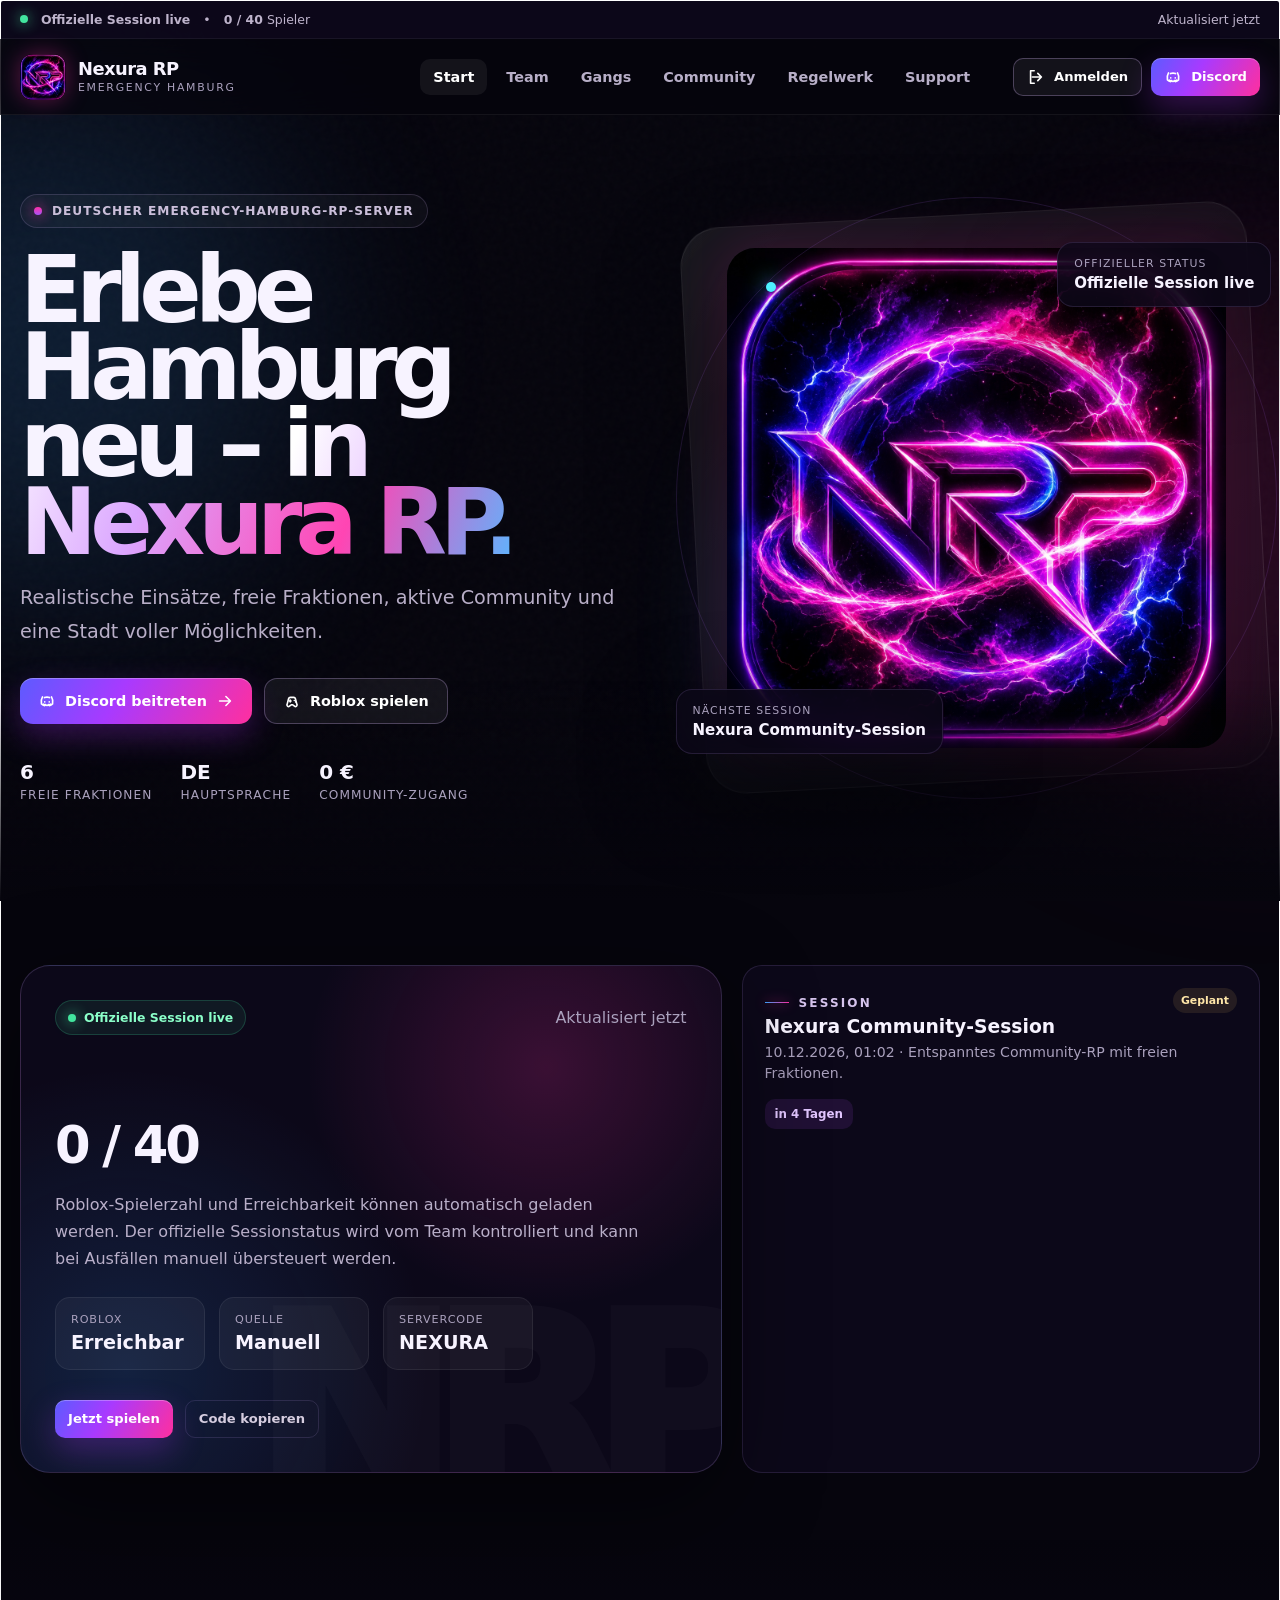
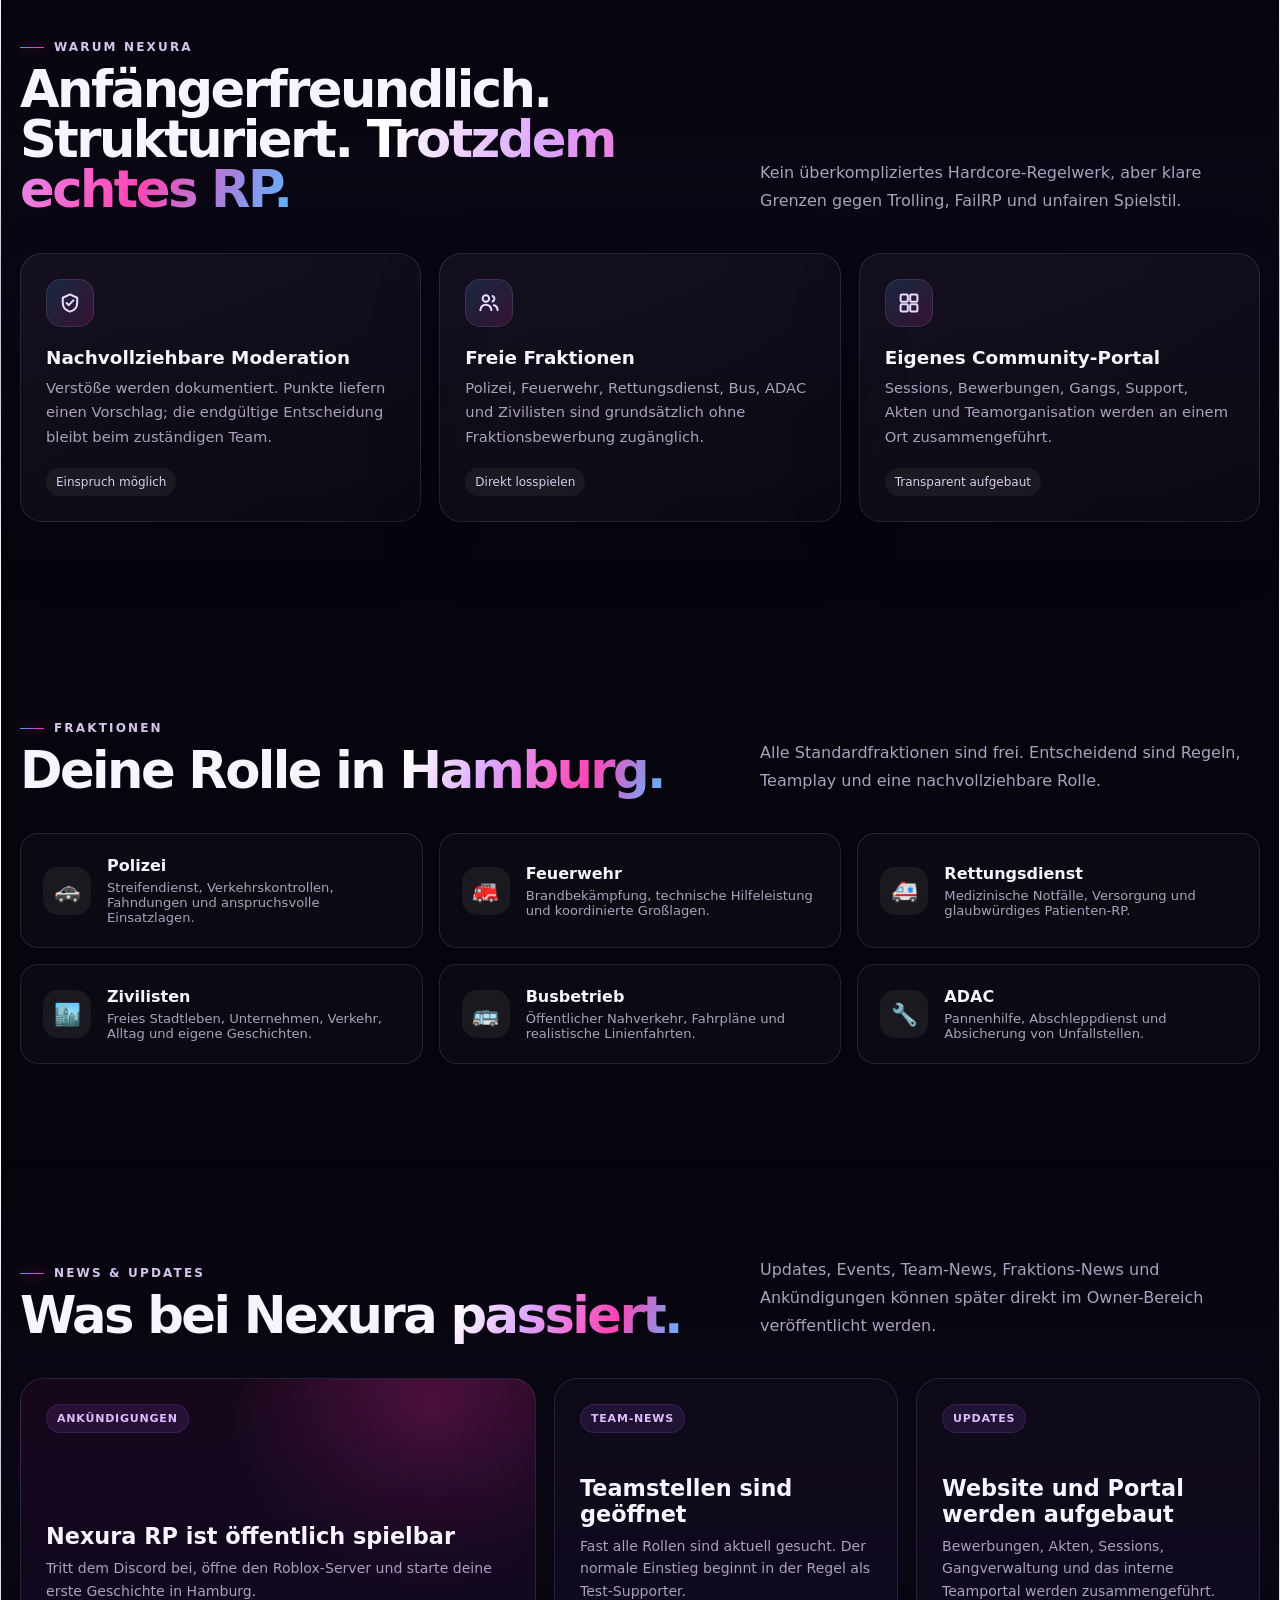
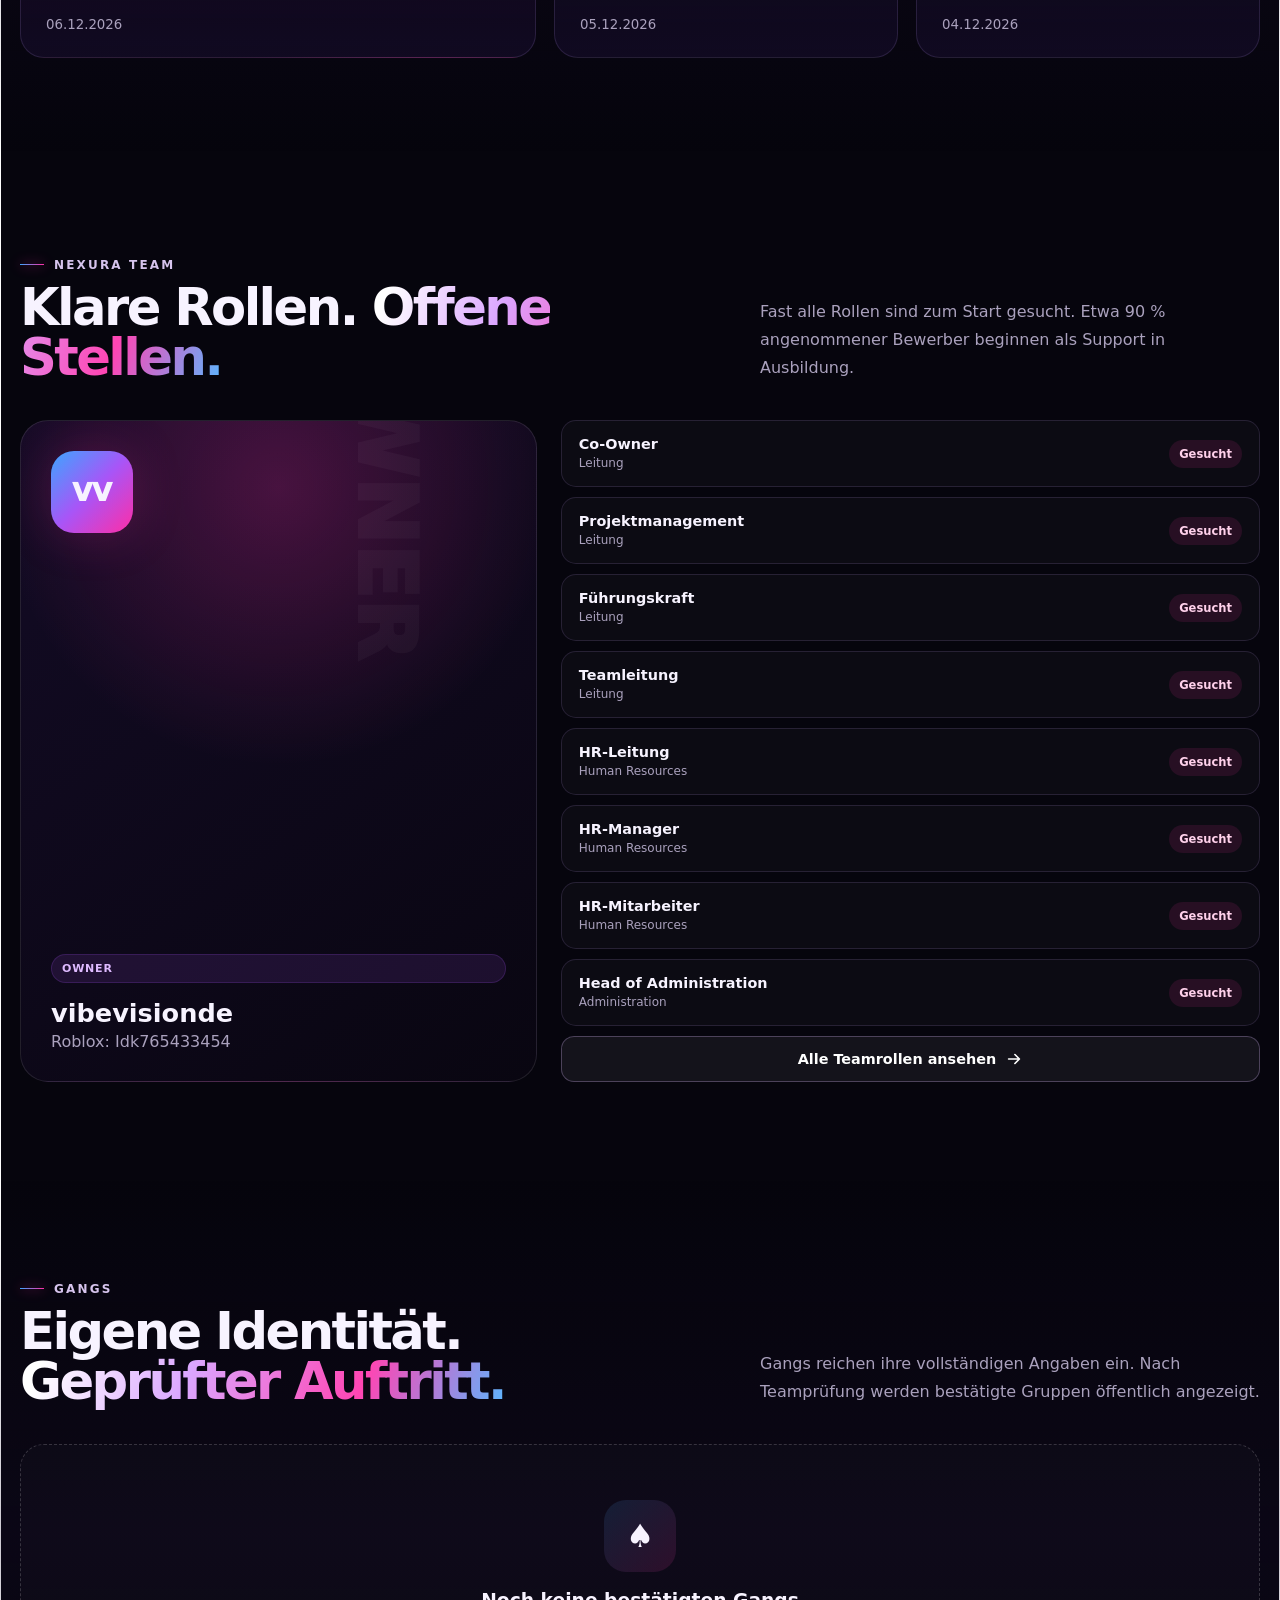
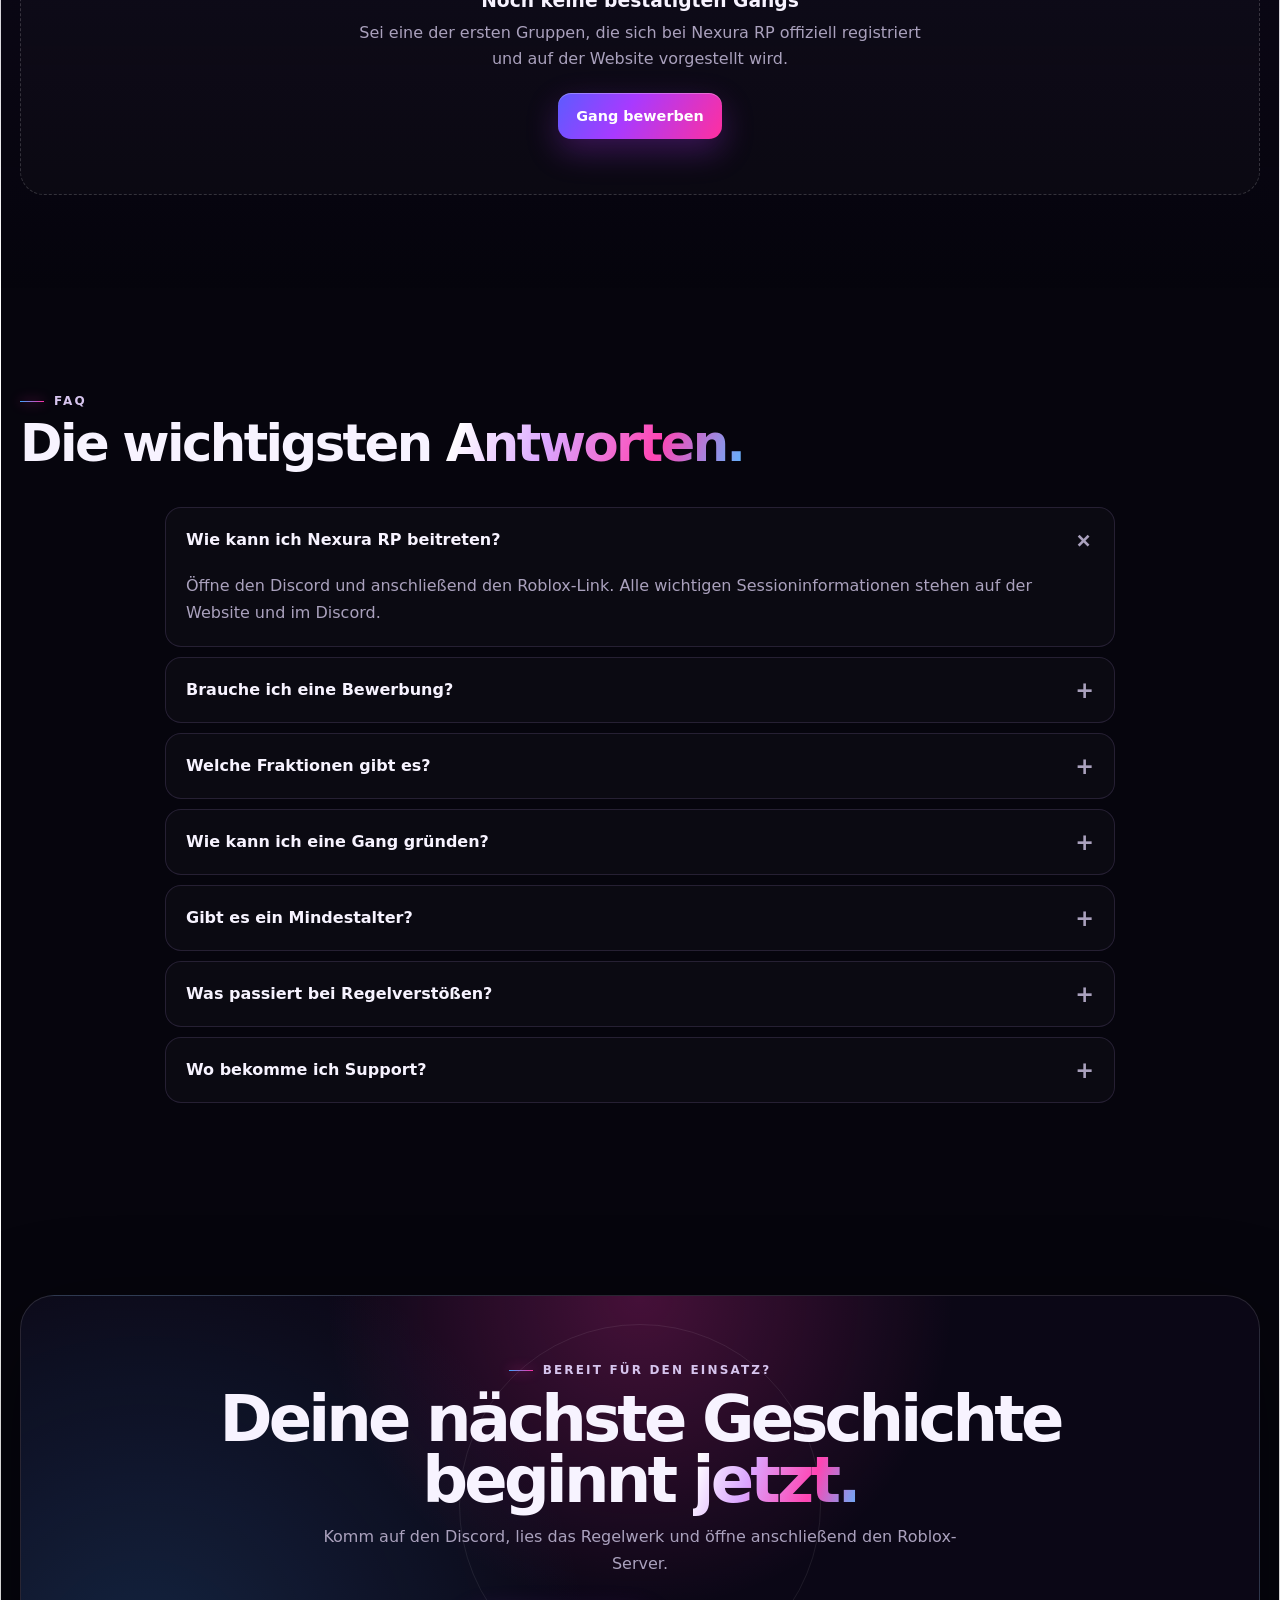
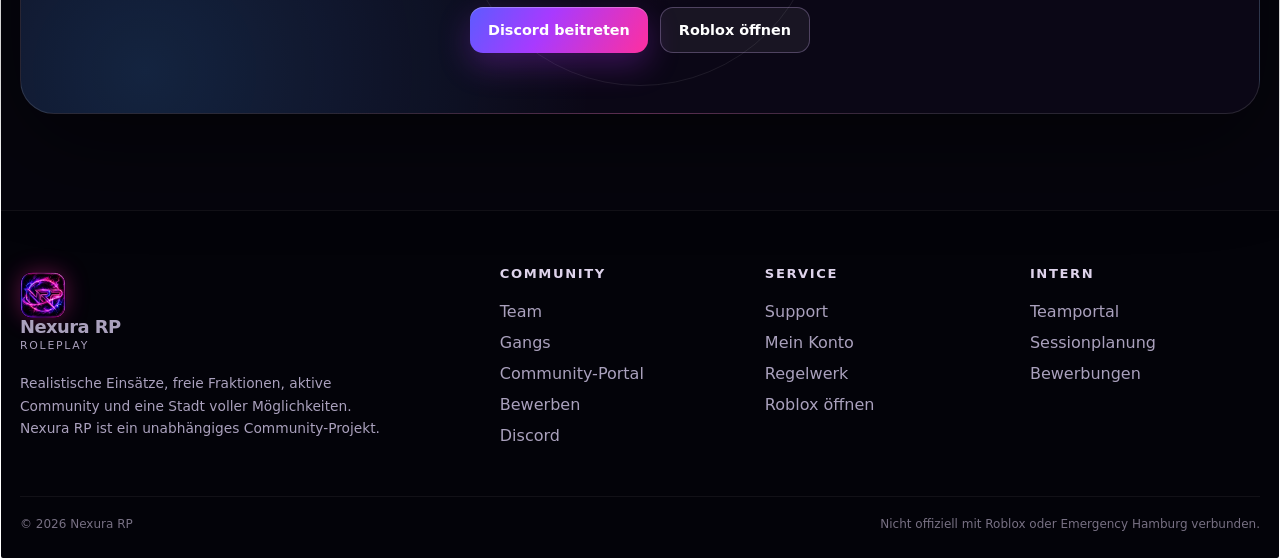
==== index.html @ 9bc6ed49 "Add files via upload Initial Nexura RP v2 release" ====
<!doctype html>
<html lang="de">
<head>
  <meta charset="utf-8">
  <meta name="viewport" content="width=device-width, initial-scale=1">
  <meta name="theme-color" content="#070510">
  <meta name="description" content="Nexura RP – deutscher Emergency-Hamburg-Roleplay-Server mit Sessions, Fraktionen, Gangs und Community-Portal.">
  <meta property="og:title" content="Nexura RP">
  <meta property="og:description" content="Erlebe Hamburg neu – in Nexura RP.">
  <meta property="og:type" content="website">
  <meta property="og:image" content="/assets/nexura-logo.jpg">
  <title>Nexura RP</title>
  <link rel="icon" href="/assets/favicon.svg" type="image/svg+xml">
  <link rel="stylesheet" href="/assets/styles.css">
</head>
<body>
  <a class="skip-link" href="#app">Zum Inhalt springen</a>
  <div class="ambient ambient--one" aria-hidden="true"></div>
  <div class="ambient ambient--two" aria-hidden="true"></div>
  <div class="noise" aria-hidden="true"></div>
  <div id="app" tabindex="-1"></div>
  <div id="modal-root"></div>
  <div id="toast-root" aria-live="polite" aria-atomic="true"></div>
  <script type="module" src="/js/main.js"></script>
</body>
</html>
---- assets/styles.css ----
:root {
  color-scheme: dark;
  --bg: #06050d;
  --bg-soft: #0c0918;
  --panel: rgba(15, 10, 30, .78);
  --panel-strong: rgba(18, 12, 38, .94);
  --line: rgba(196, 164, 255, .14);
  --line-strong: rgba(219, 185, 255, .28);
  --text: #f7f3ff;
  --muted: #aaa1bd;
  --pink: #ff2ea6;
  --violet: #a855f7;
  --blue: #3ca6ff;
  --cyan: #4ef1ff;
  --green: #42e59e;
  --yellow: #ffd166;
  --red: #ff647c;
  --shadow: 0 30px 100px rgba(0, 0, 0, .48);
  --radius: 22px;
  --radius-sm: 14px;
  --max: 1240px;
  --header: 76px;
  font-family: Inter, ui-sans-serif, system-ui, -apple-system, BlinkMacSystemFont, "Segoe UI", sans-serif;
}

* { box-sizing: border-box; }
html { scroll-behavior: smooth; background: var(--bg); }
body { margin: 0; min-height: 100vh; color: var(--text); background: var(--bg); overflow-x: hidden; }
button, input, select, textarea { font: inherit; }
button, a { -webkit-tap-highlight-color: transparent; }
a { color: inherit; text-decoration: none; }
img { display: block; max-width: 100%; }
button { color: inherit; }
::selection { background: rgba(255, 46, 166, .36); color: white; }

.skip-link { position: fixed; top: 8px; left: 8px; z-index: 9999; padding: 10px 14px; border-radius: 10px; background: #fff; color: #111; transform: translateY(-140%); transition: transform .2s; }
.skip-link:focus { transform: none; }
.noise { position: fixed; inset: 0; pointer-events: none; opacity: .035; z-index: 0; background-image: url("data:image/svg+xml,%3Csvg viewBox='0 0 180 180' xmlns='http://www.w3.org/2000/svg'%3E%3Cfilter id='n'%3E%3CfeTurbulence type='fractalNoise' baseFrequency='.85' numOctaves='4' stitchTiles='stitch'/%3E%3C/filter%3E%3Crect width='100%25' height='100%25' filter='url(%23n)' opacity='.65'/%3E%3C/svg%3E"); }
.ambient { position: fixed; width: 520px; height: 520px; border-radius: 50%; filter: blur(110px); opacity: .15; pointer-events: none; z-index: 0; }
.ambient--one { left: -220px; top: 80px; background: var(--blue); }
.ambient--two { right: -240px; top: 260px; background: var(--pink); }
#app { position: relative; z-index: 1; min-height: 100vh; }

.shell { width: min(calc(100% - 40px), var(--max)); margin-inline: auto; }
.page { min-height: 100vh; }
.section { padding: 96px 0; position: relative; }
.section--tight { padding: 64px 0; }
.section--surface { background: linear-gradient(180deg, transparent, rgba(29, 13, 53, .22), transparent); }
.kicker { display: inline-flex; align-items: center; gap: 10px; color: #d6c4ed; font-weight: 800; font-size: .75rem; letter-spacing: .18em; text-transform: uppercase; }
.kicker::before { content: ""; width: 24px; height: 1px; background: linear-gradient(90deg, var(--blue), var(--pink)); box-shadow: 0 0 12px var(--pink); }
.section-heading { display: flex; justify-content: space-between; gap: 48px; align-items: end; margin-bottom: 38px; }
.section-heading h2 { max-width: 760px; margin: 10px 0 0; font-size: clamp(2rem, 4vw, 4rem); line-height: .98; letter-spacing: -.05em; }
.section-heading p { max-width: 500px; margin: 0; color: var(--muted); line-height: 1.75; }
.gradient-text { background: linear-gradient(110deg, #fff 5%, #dba6ff 35%, #ff45b3 70%, #5ab7ff); -webkit-background-clip: text; background-clip: text; color: transparent; }
.muted { color: var(--muted); }
.sr-only { position: absolute; width: 1px; height: 1px; padding: 0; margin: -1px; overflow: hidden; clip: rect(0,0,0,0); white-space: nowrap; border: 0; }

.site-header { position: sticky; top: 0; z-index: 500; height: var(--header); background: rgba(6, 5, 13, .72); border-bottom: 1px solid rgba(255,255,255,.06); backdrop-filter: blur(20px); }
.nav-wrap { height: 100%; display: flex; align-items: center; gap: 30px; }
.brand { display: inline-flex; align-items: center; gap: 12px; min-width: fit-content; }
.brand img { width: 46px; height: 46px; object-fit: cover; border-radius: 13px; box-shadow: 0 0 22px rgba(255, 46, 166, .34); }
.brand-copy { display: grid; line-height: 1; }
.brand-copy strong { font-size: 1.12rem; letter-spacing: -.03em; }
.brand-copy small { color: var(--muted); margin-top: 5px; font-size: .68rem; letter-spacing: .16em; text-transform: uppercase; }
.primary-nav { display: flex; align-items: center; justify-content: center; gap: 6px; margin-left: auto; }
.primary-nav a { padding: 10px 13px; border-radius: 10px; color: #b8afc8; font-weight: 650; font-size: .9rem; transition: .2s; }
.primary-nav a:hover, .primary-nav a[aria-current="page"] { color: #fff; background: rgba(255,255,255,.06); }
.nav-actions { display: flex; gap: 9px; }
.menu-toggle { display: none; margin-left: auto; width: 44px; height: 44px; border: 1px solid var(--line); border-radius: 12px; background: rgba(255,255,255,.04); }
.menu-toggle span { display: block; width: 18px; height: 2px; margin: 4px auto; background: white; }

.button { appearance: none; border: 0; cursor: pointer; display: inline-flex; align-items: center; justify-content: center; gap: 9px; min-height: 46px; padding: 0 18px; border-radius: 13px; font-weight: 800; font-size: .9rem; transition: transform .2s, border-color .2s, background .2s, box-shadow .2s, opacity .2s; }
.button:hover { transform: translateY(-2px); }
.button:disabled { opacity: .45; cursor: not-allowed; transform: none; }
.button--primary { color: white; background: linear-gradient(120deg, #5d5bff, #a83aff 42%, #ff2f9f); box-shadow: 0 12px 32px rgba(181, 49, 255, .28), inset 0 1px rgba(255,255,255,.28); }
.button--primary:hover { box-shadow: 0 18px 44px rgba(205, 44, 255, .38); }
.button--secondary { color: #fff; background: rgba(255,255,255,.06); border: 1px solid var(--line-strong); }
.button--ghost { color: #d5ccdf; background: transparent; border: 1px solid var(--line); }
.button--danger { color: #fff; background: rgba(255, 70, 104, .15); border: 1px solid rgba(255, 100, 124, .35); }
.button--success { background: rgba(66, 229, 158, .14); color: #8bffc9; border: 1px solid rgba(66, 229, 158, .25); }
.button--compact { min-height: 38px; padding: 0 13px; font-size: .82rem; border-radius: 10px; }
.button--wide { width: 100%; }
.button svg { width: 18px; height: 18px; fill: none; stroke: currentColor; stroke-width: 1.8; stroke-linecap: round; stroke-linejoin: round; }

.status-strip { border-bottom: 1px solid rgba(255,255,255,.055); background: rgba(14, 8, 27, .9); }
.status-strip__inner { min-height: 38px; display: flex; align-items: center; gap: 13px; color: #beb4cc; font-size: .78rem; }
.status-dot { width: 8px; height: 8px; border-radius: 50%; background: var(--green); box-shadow: 0 0 14px var(--green); animation: pulse 2s infinite; }
.status-dot--offline { background: var(--red); box-shadow: 0 0 14px var(--red); }
.status-dot--planned { background: var(--yellow); box-shadow: 0 0 14px var(--yellow); }
.status-spacer { flex: 1; }
@keyframes pulse { 50% { opacity: .42; transform: scale(.84); } }

.hero { min-height: calc(100vh - var(--header) - 38px); display: grid; align-items: center; padding: 70px 0 90px; position: relative; overflow: hidden; }
.hero::after { content: ""; position: absolute; inset: auto 0 0; height: 220px; background: linear-gradient(transparent, var(--bg)); pointer-events: none; }
.hero-grid { display: grid; grid-template-columns: minmax(0, 1.03fr) minmax(420px, .97fr); gap: 70px; align-items: center; }
.hero-copy { position: relative; z-index: 3; }
.hero-eyebrow { width: fit-content; display: flex; align-items: center; gap: 10px; padding: 9px 13px; border: 1px solid rgba(214, 188, 255, .16); background: rgba(255,255,255,.035); border-radius: 999px; color: #cbbfda; font-weight: 750; font-size: .76rem; letter-spacing: .08em; text-transform: uppercase; }
.hero-eyebrow span { width: 8px; height: 8px; border-radius: 50%; background: linear-gradient(var(--pink), var(--violet)); box-shadow: 0 0 14px var(--pink); }
.hero h1 { margin: 24px 0 20px; max-width: 760px; font-size: clamp(3.6rem, 7.2vw, 7.5rem); line-height: .84; letter-spacing: -.075em; }
.hero-lead { max-width: 650px; color: #b9afc8; font-size: clamp(1rem, 1.5vw, 1.2rem); line-height: 1.75; }
.hero-actions { display: flex; flex-wrap: wrap; gap: 12px; margin-top: 30px; }
.hero-trust { display: flex; flex-wrap: wrap; gap: 28px; margin-top: 36px; }
.hero-trust div { display: grid; gap: 4px; }
.hero-trust strong { font-size: 1.25rem; }
.hero-trust span { color: var(--muted); font-size: .76rem; text-transform: uppercase; letter-spacing: .09em; }
.hero-visual { position: relative; min-height: 610px; display: grid; place-items: center; }
.logo-stage { width: min(100%, 570px); aspect-ratio: 1; position: relative; display: grid; place-items: center; border-radius: 34px; isolation: isolate; }
.logo-stage::before { content: ""; position: absolute; inset: 2%; background: radial-gradient(circle at 45% 42%, rgba(255,45,174,.32), transparent 42%), radial-gradient(circle at 25% 72%, rgba(50,137,255,.24), transparent 40%); filter: blur(35px); z-index: -2; }
.logo-stage::after { content: ""; position: absolute; inset: 0; border-radius: 40px; border: 1px solid rgba(255,255,255,.08); background: linear-gradient(135deg, rgba(255,255,255,.07), rgba(255,255,255,.01)); backdrop-filter: blur(10px); transform: rotate(-3deg); z-index: -1; }
.logo-stage img { width: 88%; border-radius: 28px; box-shadow: 0 50px 120px rgba(0,0,0,.56), 0 0 55px rgba(255, 45, 174, .2); }
.orbit { position: absolute; inset: -3%; border: 1px solid rgba(176, 109, 255, .14); border-radius: 50%; animation: rotate 22s linear infinite; }
.orbit::before, .orbit::after { content: ""; position: absolute; width: 10px; height: 10px; border-radius: 50%; background: var(--cyan); box-shadow: 0 0 22px var(--cyan); }
.orbit::before { top: 14%; left: 15%; }
.orbit::after { bottom: 12%; right: 18%; background: var(--pink); box-shadow: 0 0 22px var(--pink); }
@keyframes rotate { to { transform: rotate(360deg); } }
.floating-card { position: absolute; z-index: 5; padding: 14px 16px; min-width: 190px; border-radius: 16px; border: 1px solid var(--line); background: rgba(11, 8, 23, .84); box-shadow: var(--shadow); backdrop-filter: blur(20px); }
.floating-card small { display: block; color: var(--muted); font-size: .68rem; text-transform: uppercase; letter-spacing: .1em; }
.floating-card strong { display: block; margin-top: 4px; font-size: .94rem; }
.floating-card--top { top: 8%; right: -2%; }
.floating-card--bottom { left: -3%; bottom: 8%; }

.card-grid { display: grid; grid-template-columns: repeat(3, minmax(0,1fr)); gap: 18px; }
.card-grid--4 { grid-template-columns: repeat(4, minmax(0,1fr)); }
.card { position: relative; padding: 25px; border: 1px solid var(--line); background: linear-gradient(145deg, rgba(255,255,255,.045), rgba(255,255,255,.018)); border-radius: var(--radius); box-shadow: 0 22px 70px rgba(0,0,0,.18); overflow: hidden; }
.card::before { content: ""; position: absolute; inset: 0; pointer-events: none; background: linear-gradient(120deg, rgba(87, 174, 255, .06), transparent 35%, rgba(255, 49, 171, .05)); opacity: 0; transition: opacity .3s; }
.card:hover::before { opacity: 1; }
.card-icon { width: 48px; height: 48px; display: grid; place-items: center; border-radius: 15px; background: linear-gradient(135deg, rgba(61,166,255,.16), rgba(255,46,166,.15)); border: 1px solid var(--line); color: #e8d9ff; }
.card-icon svg { width: 24px; height: 24px; fill: none; stroke: currentColor; stroke-width: 1.7; stroke-linecap: round; stroke-linejoin: round; }
.card h3 { margin: 20px 0 8px; font-size: 1.15rem; }
.card p { margin: 0; color: var(--muted); line-height: 1.68; font-size: .92rem; }
.card-badge { display: inline-flex; margin-top: 18px; padding: 7px 10px; border-radius: 999px; color: #d8cced; background: rgba(255,255,255,.05); font-size: .75rem; }

.status-board { display: grid; grid-template-columns: 1.15fr .85fr; gap: 20px; }
.server-card { min-height: 390px; padding: 34px; border-radius: 30px; position: relative; overflow: hidden; border: 1px solid rgba(202, 168, 255, .18); background: radial-gradient(circle at 75% 20%, rgba(255,46,166,.19), transparent 36%), radial-gradient(circle at 15% 80%, rgba(51,153,255,.17), transparent 42%), #0c0819; box-shadow: var(--shadow); }
.server-card::after { content: "NRP"; position: absolute; right: -20px; bottom: -56px; font-size: 15rem; line-height: 1; font-weight: 950; color: rgba(255,255,255,.025); letter-spacing: -.1em; }
.server-card__top { display: flex; align-items: center; justify-content: space-between; gap: 15px; }
.status-pill { display: inline-flex; align-items: center; gap: 8px; padding: 9px 12px; border: 1px solid rgba(66,229,158,.2); background: rgba(66,229,158,.08); color: #8bffc9; border-radius: 999px; font-weight: 800; font-size: .78rem; }
.server-card h3 { margin: 80px 0 10px; font-size: clamp(2.2rem,4vw,4.6rem); letter-spacing: -.06em; }
.server-card p { max-width: 600px; color: #b9afc9; line-height: 1.7; }
.server-metrics { display: flex; gap: 14px; flex-wrap: wrap; margin-top: 24px; }
.metric { min-width: 150px; padding: 15px; border-radius: 15px; background: rgba(255,255,255,.045); border: 1px solid rgba(255,255,255,.07); }
.metric small { color: var(--muted); display: block; font-size: .7rem; text-transform: uppercase; letter-spacing: .08em; }
.metric strong { margin-top: 5px; display: block; font-size: 1.2rem; }
.session-stack { display: grid; gap: 14px; }
.session-card { padding: 22px; border-radius: 20px; border: 1px solid var(--line); background: var(--panel); }
.session-card__head { display: flex; justify-content: space-between; gap: 15px; align-items: start; }
.session-card h3 { margin: 6px 0 5px; }
.session-card p { color: var(--muted); margin: 0; line-height: 1.55; font-size: .88rem; }
.countdown { padding: 8px 10px; border-radius: 10px; background: rgba(168,85,247,.12); color: #e2c6ff; font-size: .74rem; font-weight: 800; white-space: nowrap; }

.faction-grid { display: grid; grid-template-columns: repeat(3, minmax(0,1fr)); gap: 16px; }
.faction-card { padding: 22px; border-radius: 18px; border: 1px solid var(--line); background: rgba(255,255,255,.025); display: flex; gap: 16px; align-items: center; }
.faction-symbol { width: 48px; height: 48px; flex: 0 0 auto; display: grid; place-items: center; border-radius: 15px; font-size: 1.35rem; background: rgba(255,255,255,.06); }
.faction-card h3 { margin: 0 0 5px; font-size: 1rem; }
.faction-card p { margin: 0; color: var(--muted); font-size: .82rem; }

.news-grid { display: grid; grid-template-columns: 1.2fr .8fr .8fr; gap: 18px; }
.news-card { min-height: 280px; display: flex; flex-direction: column; justify-content: end; position: relative; padding: 25px; border-radius: 24px; overflow: hidden; border: 1px solid var(--line); background: linear-gradient(180deg, rgba(255,255,255,.02), rgba(17,10,34,.95)); }
.news-card:first-child { background: linear-gradient(180deg, rgba(255,46,166,.05), rgba(17,10,34,.96)), radial-gradient(circle at 80% 10%, rgba(255,46,166,.25), transparent 42%); }
.news-card .tag { width: fit-content; margin-bottom: auto; }
.news-card h3 { margin: 18px 0 8px; font-size: 1.4rem; }
.news-card p { color: var(--muted); line-height: 1.6; font-size: .88rem; margin: 0; }
.tag { display: inline-flex; padding: 7px 10px; border-radius: 999px; font-size: .69rem; font-weight: 850; letter-spacing: .07em; text-transform: uppercase; background: rgba(168,85,247,.12); color: #debaff; border: 1px solid rgba(168,85,247,.18); }

.team-preview { display: grid; grid-template-columns: .85fr 1.15fr; gap: 24px; }
.owner-card { min-height: 430px; padding: 30px; display: flex; flex-direction: column; justify-content: end; border-radius: 28px; position: relative; overflow: hidden; border: 1px solid rgba(255,255,255,.1); background: radial-gradient(circle at 50% 10%, rgba(255,46,166,.23), transparent 43%), linear-gradient(145deg, #130b25, #090611); }
.owner-card::before { content: "OWNER"; position: absolute; top: 25px; right: -20px; font-size: 5rem; font-weight: 950; color: rgba(255,255,255,.035); transform: rotate(90deg); }
.owner-avatar { width: 82px; height: 82px; margin-bottom: auto; display: grid; place-items: center; border-radius: 23px; background: linear-gradient(135deg, var(--blue), var(--violet), var(--pink)); font-size: 1.6rem; font-weight: 950; box-shadow: 0 0 50px rgba(255,46,166,.22); }
.owner-card h3 { margin: 15px 0 4px; font-size: 1.6rem; }
.owner-card p { margin: 0; color: var(--muted); }
.role-list { display: grid; gap: 10px; }
.role-row { display: grid; grid-template-columns: 1fr auto; gap: 12px; align-items: center; padding: 15px 17px; border-radius: 15px; background: rgba(255,255,255,.026); border: 1px solid var(--line); }
.role-row strong { display: block; font-size: .9rem; }
.role-row small { color: var(--muted); font-size: .75rem; }
.role-status { padding: 7px 10px; border-radius: 999px; font-size: .72rem; font-weight: 850; }
.role-status--open { color: #ffd1eb; background: rgba(255,46,166,.11); }
.role-status--filled { color: #96ffd1; background: rgba(66,229,158,.1); }
.role-status--away { color: #ffe6a5; background: rgba(255,209,102,.1); }

.faq-list { display: grid; gap: 10px; max-width: 950px; margin: 0 auto; }
.faq-item { border: 1px solid var(--line); background: rgba(255,255,255,.025); border-radius: 16px; overflow: hidden; }
.faq-item button { width: 100%; min-height: 64px; padding: 0 20px; border: 0; background: transparent; display: flex; justify-content: space-between; align-items: center; text-align: left; font-weight: 800; cursor: pointer; }
.faq-item button span:last-child { font-size: 1.4rem; color: var(--muted); transition: transform .2s; }
.faq-item[open] button span:last-child { transform: rotate(45deg); }
.faq-answer { padding: 0 20px 20px; color: var(--muted); line-height: 1.7; }

.cta-panel { min-height: 400px; padding: 60px; display: grid; place-items: center; text-align: center; border-radius: 34px; border: 1px solid rgba(255,255,255,.12); overflow: hidden; position: relative; background: radial-gradient(circle at 50% 0%, rgba(255,46,166,.24), transparent 42%), radial-gradient(circle at 10% 90%, rgba(60,166,255,.18), transparent 38%), #0b0716; box-shadow: var(--shadow); }
.cta-panel::after { content: ""; position: absolute; width: 360px; height: 360px; border: 1px solid rgba(255,255,255,.08); border-radius: 50%; }
.cta-panel > div { position: relative; z-index: 2; }
.cta-panel h2 { max-width: 850px; margin: 12px auto; font-size: clamp(2.4rem, 5vw, 5.2rem); line-height: .95; letter-spacing: -.06em; }
.cta-panel p { max-width: 650px; margin: 0 auto 26px; color: var(--muted); line-height: 1.7; }

.site-footer { padding: 55px 0 28px; border-top: 1px solid rgba(255,255,255,.06); background: rgba(3,3,8,.6); }
.footer-grid { display: grid; grid-template-columns: 1.45fr repeat(3, .75fr); gap: 35px; }
.footer-grid h4 { margin: 0 0 15px; font-size: .82rem; letter-spacing: .12em; text-transform: uppercase; color: #ded3eb; }
.footer-grid a, .footer-grid button { display: block; border: 0; padding: 6px 0; background: transparent; color: var(--muted); cursor: pointer; text-align: left; }
.footer-grid a:hover, .footer-grid button:hover { color: #fff; }
.footer-brand p { max-width: 360px; color: var(--muted); line-height: 1.65; font-size: .86rem; }
.footer-bottom { display: flex; justify-content: space-between; gap: 20px; margin-top: 42px; padding-top: 20px; border-top: 1px solid rgba(255,255,255,.06); color: #777083; font-size: .75rem; }

.page-hero { padding: 90px 0 55px; text-align: center; }
.page-hero h1 { margin: 13px auto 18px; max-width: 950px; font-size: clamp(3rem, 7vw, 6.5rem); line-height: .9; letter-spacing: -.07em; }
.page-hero p { max-width: 720px; margin: 0 auto; color: var(--muted); font-size: 1.04rem; line-height: 1.7; }
.breadcrumbs { display: flex; justify-content: center; gap: 8px; color: var(--muted); font-size: .8rem; }
.breadcrumbs a:hover { color: white; }

.rules-layout { display: grid; grid-template-columns: 280px minmax(0,1fr); gap: 28px; align-items: start; }
.rules-nav { position: sticky; top: calc(var(--header) + 20px); padding: 16px; border-radius: 18px; border: 1px solid var(--line); background: rgba(10,7,20,.78); backdrop-filter: blur(18px); max-height: calc(100vh - 120px); overflow: auto; }
.rules-nav a { display: block; padding: 10px 11px; border-radius: 10px; color: var(--muted); font-size: .83rem; }
.rules-nav a:hover { color: white; background: rgba(255,255,255,.05); }
.rules-content { display: grid; gap: 18px; }
.rule-section { padding: 30px; border-radius: 22px; border: 1px solid var(--line); background: rgba(255,255,255,.024); scroll-margin-top: calc(var(--header) + 20px); }
.rule-section h2 { margin: 0 0 10px; font-size: 1.65rem; }
.rule-section > p { color: var(--muted); line-height: 1.7; }
.rule-list { display: grid; gap: 10px; margin-top: 18px; }
.rule { padding: 15px 17px; border-radius: 14px; background: rgba(255,255,255,.027); border: 1px solid rgba(255,255,255,.05); }
.rule strong { display: block; margin-bottom: 5px; }
.rule p { margin: 0; color: var(--muted); line-height: 1.58; font-size: .88rem; }
.rule-note { margin-top: 18px; padding: 14px 16px; border-left: 3px solid var(--pink); background: rgba(255,46,166,.06); color: #d5c7df; border-radius: 0 12px 12px 0; font-size: .86rem; line-height: 1.6; }

.form-layout { display: grid; grid-template-columns: .7fr 1.3fr; gap: 24px; align-items: start; }
.form-aside { position: sticky; top: calc(var(--header) + 25px); padding: 28px; border-radius: 24px; border: 1px solid var(--line); background: radial-gradient(circle at 90% 10%, rgba(255,46,166,.13), transparent 40%), var(--panel); }
.form-aside h2 { margin: 12px 0; font-size: 2rem; letter-spacing: -.04em; }
.form-aside p { color: var(--muted); line-height: 1.7; }
.step-list { display: grid; gap: 12px; margin-top: 25px; }
.step { display: flex; gap: 12px; align-items: center; color: var(--muted); font-size: .85rem; }
.step i { width: 28px; height: 28px; display: grid; place-items: center; border-radius: 50%; font-style: normal; background: rgba(255,255,255,.06); color: white; font-size: .72rem; }
.form-card { padding: 30px; border-radius: 24px; border: 1px solid var(--line); background: var(--panel); box-shadow: var(--shadow); }
.form-section + .form-section { margin-top: 32px; padding-top: 28px; border-top: 1px solid var(--line); }
.form-section h3 { margin: 0 0 6px; font-size: 1.2rem; }
.form-section > p { margin: 0 0 18px; color: var(--muted); font-size: .85rem; }
.field-grid { display: grid; grid-template-columns: repeat(2,minmax(0,1fr)); gap: 16px; }
.field { display: grid; gap: 8px; }
.field--full { grid-column: 1 / -1; }
.field span { color: #c9bfd7; font-size: .78rem; font-weight: 700; }
.field small { color: #81798c; line-height: 1.5; }
.input, .select, .textarea { width: 100%; border: 1px solid rgba(255,255,255,.1); border-radius: 13px; outline: none; color: white; background: rgba(4,3,10,.46); transition: border .2s, box-shadow .2s; }
.input, .select { height: 48px; padding: 0 14px; }
.textarea { min-height: 120px; padding: 13px 14px; resize: vertical; }
.input:focus, .select:focus, .textarea:focus { border-color: rgba(168,85,247,.62); box-shadow: 0 0 0 4px rgba(168,85,247,.1); }
.input::placeholder, .textarea::placeholder { color: #625c6c; }
.checkbox { display: flex; gap: 10px; align-items: flex-start; color: var(--muted); font-size: .84rem; line-height: 1.5; }
.checkbox input { margin-top: 3px; accent-color: var(--pink); }
.form-actions { display: flex; justify-content: flex-end; gap: 10px; margin-top: 25px; }
.form-result { margin-top: 20px; padding: 18px; border-radius: 15px; border: 1px solid rgba(66,229,158,.25); background: rgba(66,229,158,.07); color: #baffdd; }
.test-question { padding: 18px; border-radius: 15px; background: rgba(255,255,255,.025); border: 1px solid var(--line); }
.test-question + .test-question { margin-top: 12px; }
.test-question h4 { margin: 0 0 12px; }
.answer-list { display: grid; gap: 8px; }
.answer { padding: 10px 12px; border-radius: 10px; background: rgba(255,255,255,.03); cursor: pointer; }
.answer input { accent-color: var(--violet); margin-right: 8px; }

.empty-state { padding: 55px 25px; text-align: center; border-radius: 24px; border: 1px dashed rgba(255,255,255,.17); background: rgba(255,255,255,.018); }
.empty-state .empty-icon { width: 72px; height: 72px; margin: 0 auto 18px; display: grid; place-items: center; border-radius: 22px; background: linear-gradient(135deg, rgba(60,166,255,.13), rgba(255,46,166,.13)); font-size: 2rem; }
.empty-state h2, .empty-state h3 { margin: 0 0 9px; }
.empty-state p { max-width: 580px; margin: 0 auto 20px; color: var(--muted); line-height: 1.65; }

.auth-shell { min-height: calc(100vh - var(--header)); display: grid; place-items: center; padding: 70px 20px; }
.auth-card { width: min(100%, 480px); padding: 34px; border-radius: 26px; border: 1px solid var(--line); background: rgba(12,8,25,.9); box-shadow: var(--shadow); backdrop-filter: blur(25px); }
.auth-card__logo { width: 84px; height: 84px; margin: 0 auto 20px; border-radius: 24px; object-fit: cover; box-shadow: 0 0 35px rgba(255,46,166,.23); }
.auth-card h1 { margin: 0; text-align: center; font-size: 2.1rem; letter-spacing: -.05em; }
.auth-card > p { text-align: center; color: var(--muted); line-height: 1.6; }
.auth-tabs { display: grid; grid-template-columns: 1fr 1fr; gap: 7px; margin: 22px 0; padding: 5px; border-radius: 13px; background: rgba(255,255,255,.04); }
.auth-tabs button { height: 38px; border: 0; border-radius: 9px; background: transparent; color: var(--muted); cursor: pointer; }
.auth-tabs button.active { background: rgba(255,255,255,.08); color: white; }
.auth-divider { display: flex; gap: 12px; align-items: center; margin: 20px 0; color: #71697d; font-size: .75rem; }
.auth-divider::before, .auth-divider::after { content: ""; flex: 1; height: 1px; background: var(--line); }
.auth-note { padding: 12px; border-radius: 11px; background: rgba(255,209,102,.06); border: 1px solid rgba(255,209,102,.13); color: #d5caa8; font-size: .78rem; line-height: 1.55; }

.portal { min-height: 100vh; display: grid; grid-template-columns: 270px minmax(0,1fr); background: #080610; }
.portal-sidebar { position: sticky; top: 0; height: 100vh; padding: 20px 14px; border-right: 1px solid var(--line); background: rgba(8,5,18,.94); overflow: auto; }
.portal-sidebar .brand { padding: 7px 10px 18px; }
.portal-profile { margin: 8px 7px 18px; padding: 14px; border: 1px solid var(--line); background: rgba(255,255,255,.03); border-radius: 14px; }
.portal-profile strong { display: block; }
.portal-profile span { display: block; color: var(--muted); font-size: .75rem; margin-top: 4px; }
.portal-nav-label { padding: 10px 12px 6px; color: #625b6e; font-size: .65rem; font-weight: 850; letter-spacing: .14em; text-transform: uppercase; }
.portal-nav { display: grid; gap: 3px; }
.portal-nav button { width: 100%; min-height: 43px; padding: 0 12px; border: 0; border-radius: 10px; display: flex; align-items: center; gap: 10px; background: transparent; color: #aaa1b8; cursor: pointer; text-align: left; font-weight: 680; font-size: .83rem; }
.portal-nav button:hover { color: white; background: rgba(255,255,255,.04); }
.portal-nav button.active { color: white; background: linear-gradient(90deg, rgba(91,91,255,.15), rgba(255,46,166,.1)); box-shadow: inset 2px 0 var(--pink); }
.portal-nav button span:first-child { width: 24px; color: #ccb9df; }
.portal-main { min-width: 0; }
.portal-topbar { position: sticky; top: 0; z-index: 50; min-height: 72px; padding: 0 28px; display: flex; align-items: center; gap: 16px; border-bottom: 1px solid var(--line); background: rgba(8,6,16,.8); backdrop-filter: blur(20px); }
.portal-topbar h1 { margin: 0; font-size: 1.25rem; }
.portal-topbar .spacer { flex: 1; }
.portal-content { padding: 28px; }
.portal-grid { display: grid; grid-template-columns: repeat(4,minmax(0,1fr)); gap: 15px; }
.stat-card { padding: 20px; border-radius: 17px; border: 1px solid var(--line); background: var(--panel); }
.stat-card small { color: var(--muted); font-size: .72rem; text-transform: uppercase; letter-spacing: .08em; }
.stat-card strong { display: block; margin-top: 9px; font-size: 2rem; letter-spacing: -.05em; }
.portal-panel { margin-top: 18px; padding: 22px; border-radius: 19px; border: 1px solid var(--line); background: var(--panel); }
.portal-panel__head { display: flex; align-items: center; justify-content: space-between; gap: 15px; margin-bottom: 17px; }
.portal-panel__head h2 { margin: 0; font-size: 1.1rem; }
.portal-panel__head p { margin: 4px 0 0; color: var(--muted); font-size: .78rem; }
.table-wrap { overflow: auto; border-radius: 13px; border: 1px solid rgba(255,255,255,.06); }
.data-table { width: 100%; min-width: 760px; border-collapse: collapse; font-size: .8rem; }
.data-table th { padding: 11px 13px; text-align: left; color: #81798e; background: rgba(255,255,255,.026); font-size: .66rem; letter-spacing: .1em; text-transform: uppercase; }
.data-table td { padding: 13px; border-top: 1px solid rgba(255,255,255,.055); color: #c8bfd4; vertical-align: top; }
.data-table tr:hover td { background: rgba(255,255,255,.017); }
.table-actions { display: flex; gap: 6px; }
.status-chip { display: inline-flex; padding: 6px 8px; border-radius: 999px; background: rgba(255,255,255,.05); color: #d6cbe2; font-size: .68rem; font-weight: 800; white-space: nowrap; }
.status-chip--new { color: #bee1ff; background: rgba(60,166,255,.1); }
.status-chip--open { color: #ffe6a9; background: rgba(255,209,102,.1); }
.status-chip--done { color: #aaffd4; background: rgba(66,229,158,.1); }
.status-chip--rejected { color: #ffb3c0; background: rgba(255,100,124,.1); }
.portal-form-grid { display: grid; grid-template-columns: repeat(2,minmax(0,1fr)); gap: 15px; }
.portal-split { display: grid; grid-template-columns: .9fr 1.1fr; gap: 18px; }
.timeline { display: grid; gap: 10px; }
.timeline-item { display: grid; grid-template-columns: 10px 1fr; gap: 12px; }
.timeline-dot { width: 8px; height: 8px; margin-top: 7px; border-radius: 50%; background: var(--violet); box-shadow: 0 0 12px var(--violet); }
.timeline-item strong { font-size: .82rem; }
.timeline-item p { margin: 4px 0 0; color: var(--muted); font-size: .75rem; line-height: 1.55; }
.demo-banner { padding: 12px 17px; display: flex; align-items: center; gap: 12px; border-bottom: 1px solid rgba(255,209,102,.18); background: rgba(255,209,102,.07); color: #e2d6aa; font-size: .78rem; }
.permission-lock { padding: 40px 25px; text-align: center; border: 1px dashed var(--line-strong); border-radius: 18px; color: var(--muted); }

.modal-backdrop { position: fixed; inset: 0; z-index: 1000; display: grid; place-items: center; padding: 20px; background: rgba(0,0,0,.7); backdrop-filter: blur(9px); }
.modal { width: min(100%, 720px); max-height: calc(100vh - 40px); overflow: auto; padding: 27px; border-radius: 23px; border: 1px solid var(--line-strong); background: #0d0919; box-shadow: var(--shadow); }
.modal--small { max-width: 500px; }
.modal-head { display: flex; justify-content: space-between; gap: 15px; align-items: start; margin-bottom: 20px; }
.modal-head h2 { margin: 0; }
.modal-close { width: 38px; height: 38px; border: 1px solid var(--line); background: rgba(255,255,255,.04); border-radius: 11px; cursor: pointer; }

.toast-stack { position: fixed; right: 18px; bottom: 18px; z-index: 1500; width: min(calc(100% - 36px), 380px); display: grid; gap: 10px; }
.toast { padding: 14px 15px; border-radius: 14px; border: 1px solid var(--line-strong); background: rgba(13,9,25,.94); box-shadow: var(--shadow); color: #ded5e8; animation: toastIn .2s ease; }
.toast strong { display: block; margin-bottom: 3px; color: white; }
.toast--success { border-color: rgba(66,229,158,.3); }
.toast--error { border-color: rgba(255,100,124,.35); }
@keyframes toastIn { from { transform: translateY(12px); opacity: 0; } }

.loading { min-height: 300px; display: grid; place-items: center; color: var(--muted); }
.spinner { width: 34px; height: 34px; border: 3px solid rgba(255,255,255,.08); border-top-color: var(--pink); border-radius: 50%; animation: spin .8s linear infinite; }
@keyframes spin { to { transform: rotate(360deg); } }

@media (max-width: 1080px) {
  .hero-grid { grid-template-columns: 1fr; }
  .hero-copy { text-align: center; }
  .hero-copy > * { margin-inline: auto; }
  .hero-actions, .hero-trust { justify-content: center; }
  .hero-visual { min-height: 500px; }
  .card-grid--4 { grid-template-columns: repeat(2,1fr); }
  .news-grid { grid-template-columns: 1fr 1fr; }
  .news-card:first-child { grid-column: 1 / -1; }
  .status-board, .team-preview, .form-layout { grid-template-columns: 1fr; }
  .form-aside { position: static; }
  .portal { grid-template-columns: 86px minmax(0,1fr); }
  .portal-sidebar .brand-copy, .portal-profile, .portal-nav-label, .portal-nav button span:not(:first-child) { display: none; }
  .portal-sidebar .brand { justify-content: center; padding-inline: 0; }
  .portal-nav button { justify-content: center; padding: 0; }
  .portal-nav button span:first-child { width: auto; }
  .portal-grid { grid-template-columns: repeat(2,1fr); }
}

@media (max-width: 800px) {
  :root { --header: 68px; }
  .shell { width: min(calc(100% - 28px), var(--max)); }
  .section { padding: 70px 0; }
  .primary-nav { position: fixed; left: 14px; right: 14px; top: 76px; display: none; padding: 10px; border: 1px solid var(--line-strong); background: rgba(10,7,20,.96); border-radius: 16px; box-shadow: var(--shadow); }
  .primary-nav.open { display: grid; }
  .primary-nav a { padding: 13px; }
  .nav-actions .button--secondary { display: none; }
  .menu-toggle { display: block; }
  .hero { padding-top: 50px; }
  .hero h1 { font-size: clamp(3.2rem, 16vw, 5rem); }
  .hero-visual { min-height: 420px; }
  .floating-card { min-width: 160px; padding: 11px 13px; }
  .card-grid, .faction-grid, .news-grid { grid-template-columns: 1fr; }
  .news-card:first-child { grid-column: auto; }
  .section-heading { display: block; }
  .section-heading p { margin-top: 18px; }
  .rules-layout { grid-template-columns: 1fr; }
  .rules-nav { position: static; display: flex; gap: 5px; overflow-x: auto; max-height: none; }
  .rules-nav a { white-space: nowrap; }
  .field-grid, .portal-form-grid, .portal-split { grid-template-columns: 1fr; }
  .footer-grid { grid-template-columns: 1fr 1fr; }
  .footer-brand { grid-column: 1 / -1; }
  .cta-panel { padding: 45px 20px; }
  .portal { display: block; }
  .portal-sidebar { position: fixed; left: 0; right: 0; bottom: 0; top: auto; height: 67px; z-index: 100; padding: 7px 10px; border-right: 0; border-top: 1px solid var(--line); overflow-x: auto; }
  .portal-sidebar .brand { display: none; }
  .portal-nav-label, .portal-profile { display: none; }
  .portal-nav { display: flex; min-width: max-content; }
  .portal-nav button { min-width: 54px; height: 52px; }
  .portal-topbar { padding: 0 15px; }
  .portal-content { padding: 16px 14px 88px; }
  .portal-grid { grid-template-columns: 1fr 1fr; }
}

@media (max-width: 520px) {
  .status-strip__inner span:nth-of-type(n+3) { display: none; }
  .hero h1 { font-size: 3.2rem; }
  .hero-actions .button { width: 100%; }
  .hero-visual { min-height: 350px; }
  .floating-card { display: none; }
  .card-grid--4, .portal-grid { grid-template-columns: 1fr; }
  .form-card, .form-aside, .rule-section, .portal-panel { padding: 20px; }
  .footer-grid { grid-template-columns: 1fr; }
  .footer-brand { grid-column: auto; }
  .footer-bottom { display: grid; }
  .page-hero { padding-top: 65px; }
  .page-hero h1 { font-size: 3.2rem; }
}

@media (prefers-reduced-motion: reduce) {
  *, *::before, *::after { scroll-behavior: auto !important; animation-duration: .01ms !important; animation-iteration-count: 1 !important; transition-duration: .01ms !important; }
}

/* Community portal */
.community-shortcuts { display: grid; grid-template-columns: repeat(3,minmax(0,1fr)); gap: 12px; margin: 34px 0 24px; }
.shortcut-card { min-height: 92px; padding: 18px; display: flex; flex-direction: column; justify-content: space-between; border-radius: 16px; border: 1px solid var(--line); background: linear-gradient(135deg,rgba(21,157,255,.06),rgba(255,45,149,.05)); }
.shortcut-card:hover { transform: translateY(-2px); border-color: rgba(255,45,149,.35); box-shadow: 0 12px 35px rgba(0,0,0,.24); }
.shortcut-card span { font-weight: 850; }
.shortcut-card small { color: var(--muted); }
.community-form-stack { display: grid; gap: 22px; }
.community-form-card { padding: 28px; scroll-margin-top: calc(var(--header) + 30px); border: 1px solid var(--line); border-radius: 23px; background: radial-gradient(circle at 95% 0,rgba(168,85,247,.1),transparent 30%),var(--panel); }
.community-form-card__head { margin-bottom: 20px; }
.community-form-card__head h2 { margin: 14px 0 7px; }
.community-form-card__head p { margin: 0; color: var(--muted); }
@media (max-width: 800px) { .community-shortcuts { grid-template-columns: 1fr 1fr; } }
@media (max-width: 520px) { .community-shortcuts { grid-template-columns: 1fr; } .community-form-card { padding: 20px; } }
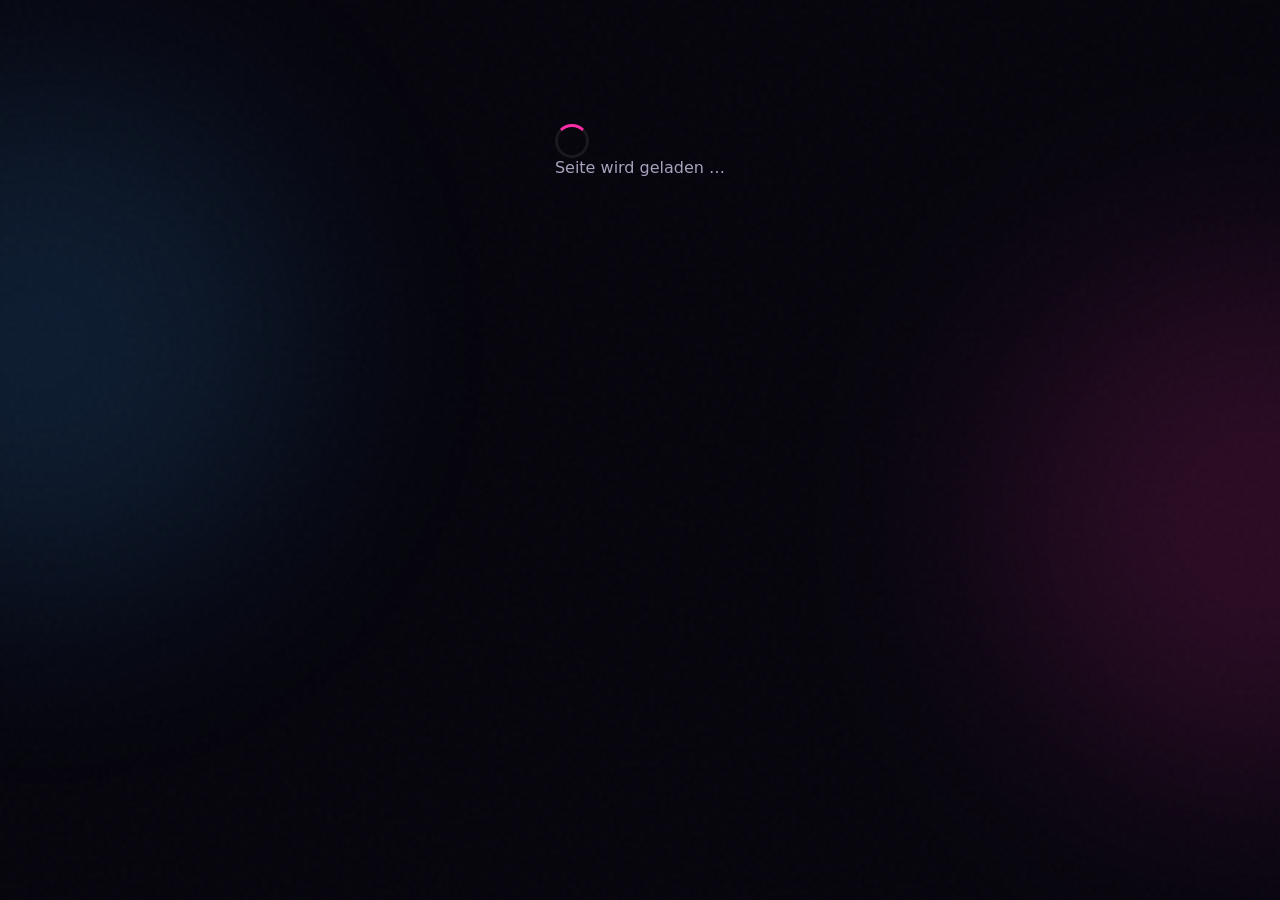
==== commit b56bb18d: "Update index.html" ====
--- a/index.html
+++ b/index.html
@@ -21,6 +21,6 @@
   <div id="app" tabindex="-1"></div>
   <div id="modal-root"></div>
   <div id="toast-root" aria-live="polite" aria-atomic="true"></div>
-  <script type="module" src="/js/main.js"></script>
+  <script type="module" src="/js/main.js?v=20260814-2"></script>
 </body>
 </html>
--- a/assets/styles.css
+++ b/assets/styles.css
@@ -417,3 +417,42 @@
 .community-form-card__head p { margin: 0; color: var(--muted); }
 @media (max-width: 800px) { .community-shortcuts { grid-template-columns: 1fr 1fr; } }
 @media (max-width: 520px) { .community-shortcuts { grid-template-columns: 1fr; } .community-form-card { padding: 20px; } }
+
+.mobile-nav-actions {
+  display: none;
+}
+
+@media (max-width: 800px) {
+  .primary-nav.open {
+    display: grid;
+    max-height: calc(100vh - 100px);
+    overflow-y: auto;
+    overscroll-behavior: contain;
+  }
+
+  .mobile-nav-actions {
+    display: grid;
+    gap: 8px;
+    width: 100%;
+    margin-top: 8px;
+    padding-top: 10px;
+    border-top: 1px solid rgba(255, 255, 255, 0.1);
+  }
+
+  .mobile-nav-actions a {
+    display: flex;
+    align-items: center;
+    justify-content: center;
+    gap: 8px;
+    width: 100%;
+    padding: 13px;
+    border-radius: 10px;
+    background: rgba(255, 255, 255, 0.05);
+    color: #fff;
+  }
+
+  .mobile-nav-actions svg {
+    width: 18px;
+    height: 18px;
+  }
+}
